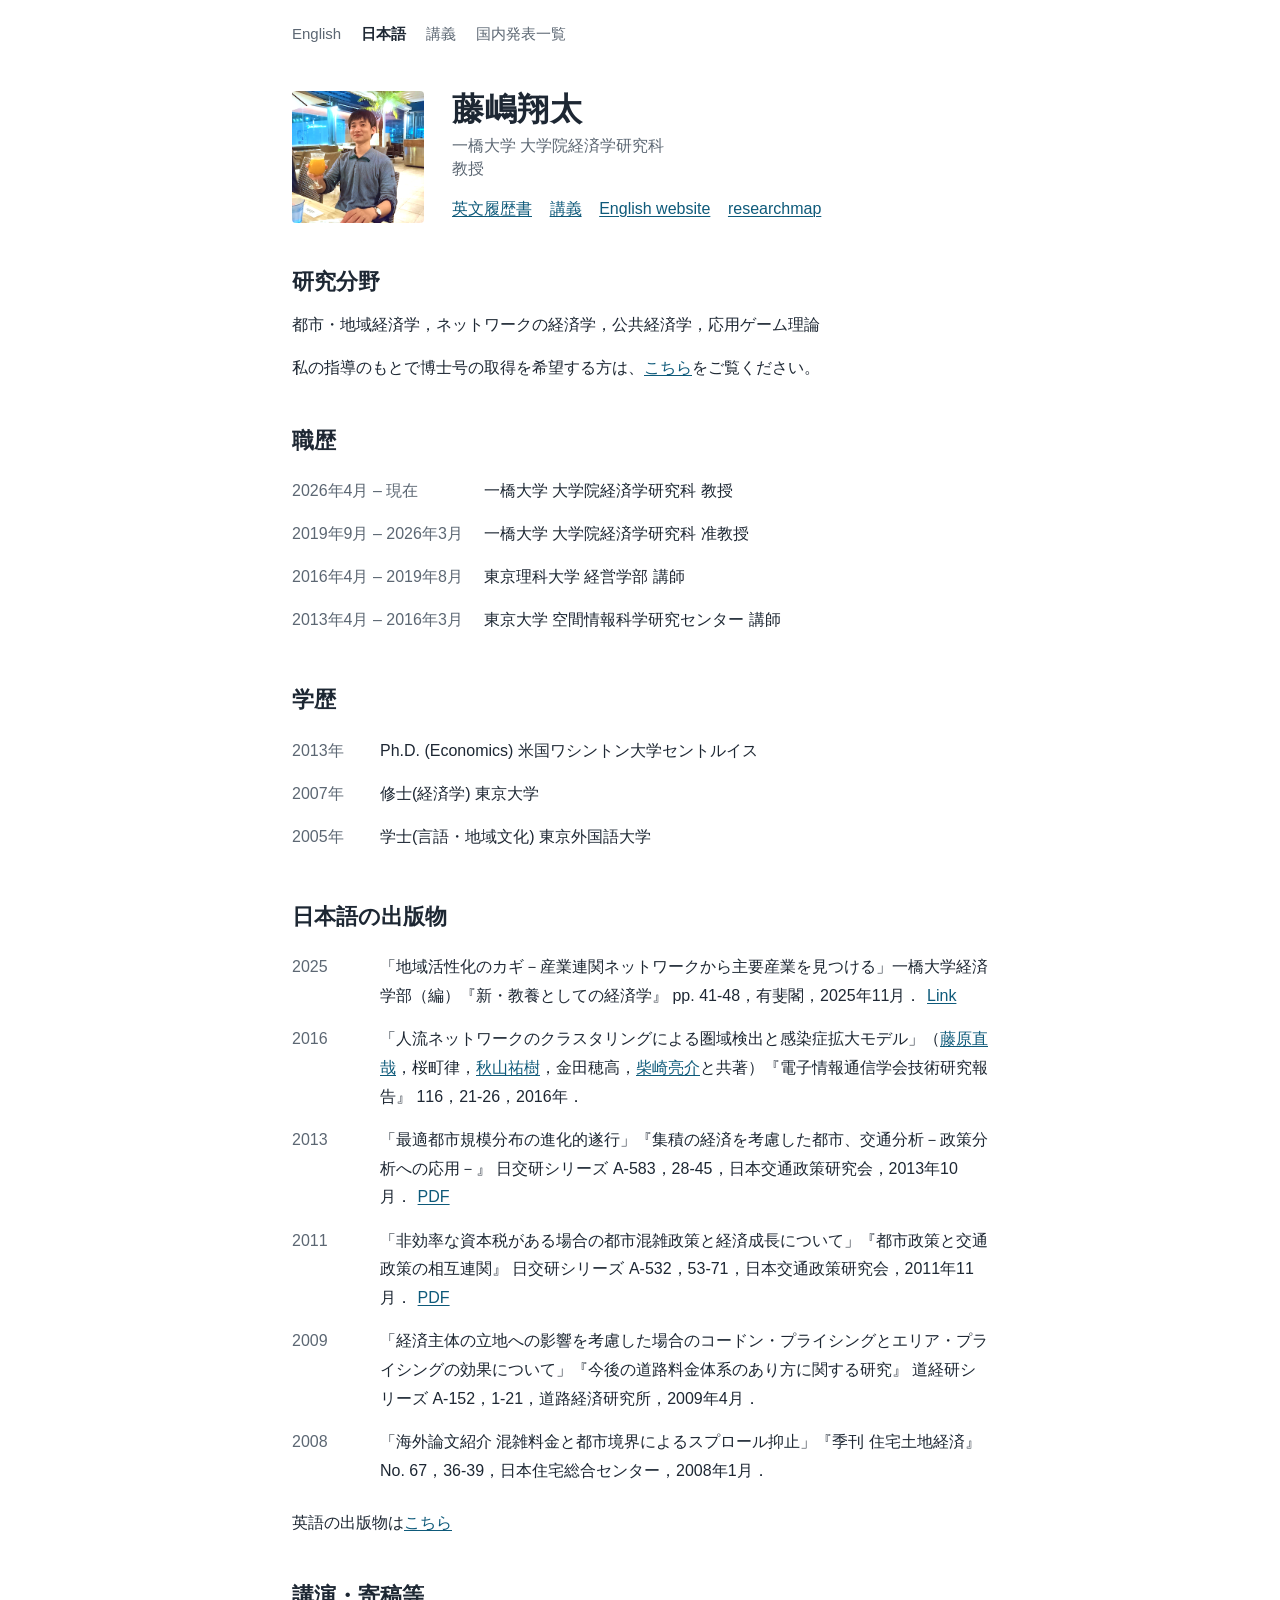
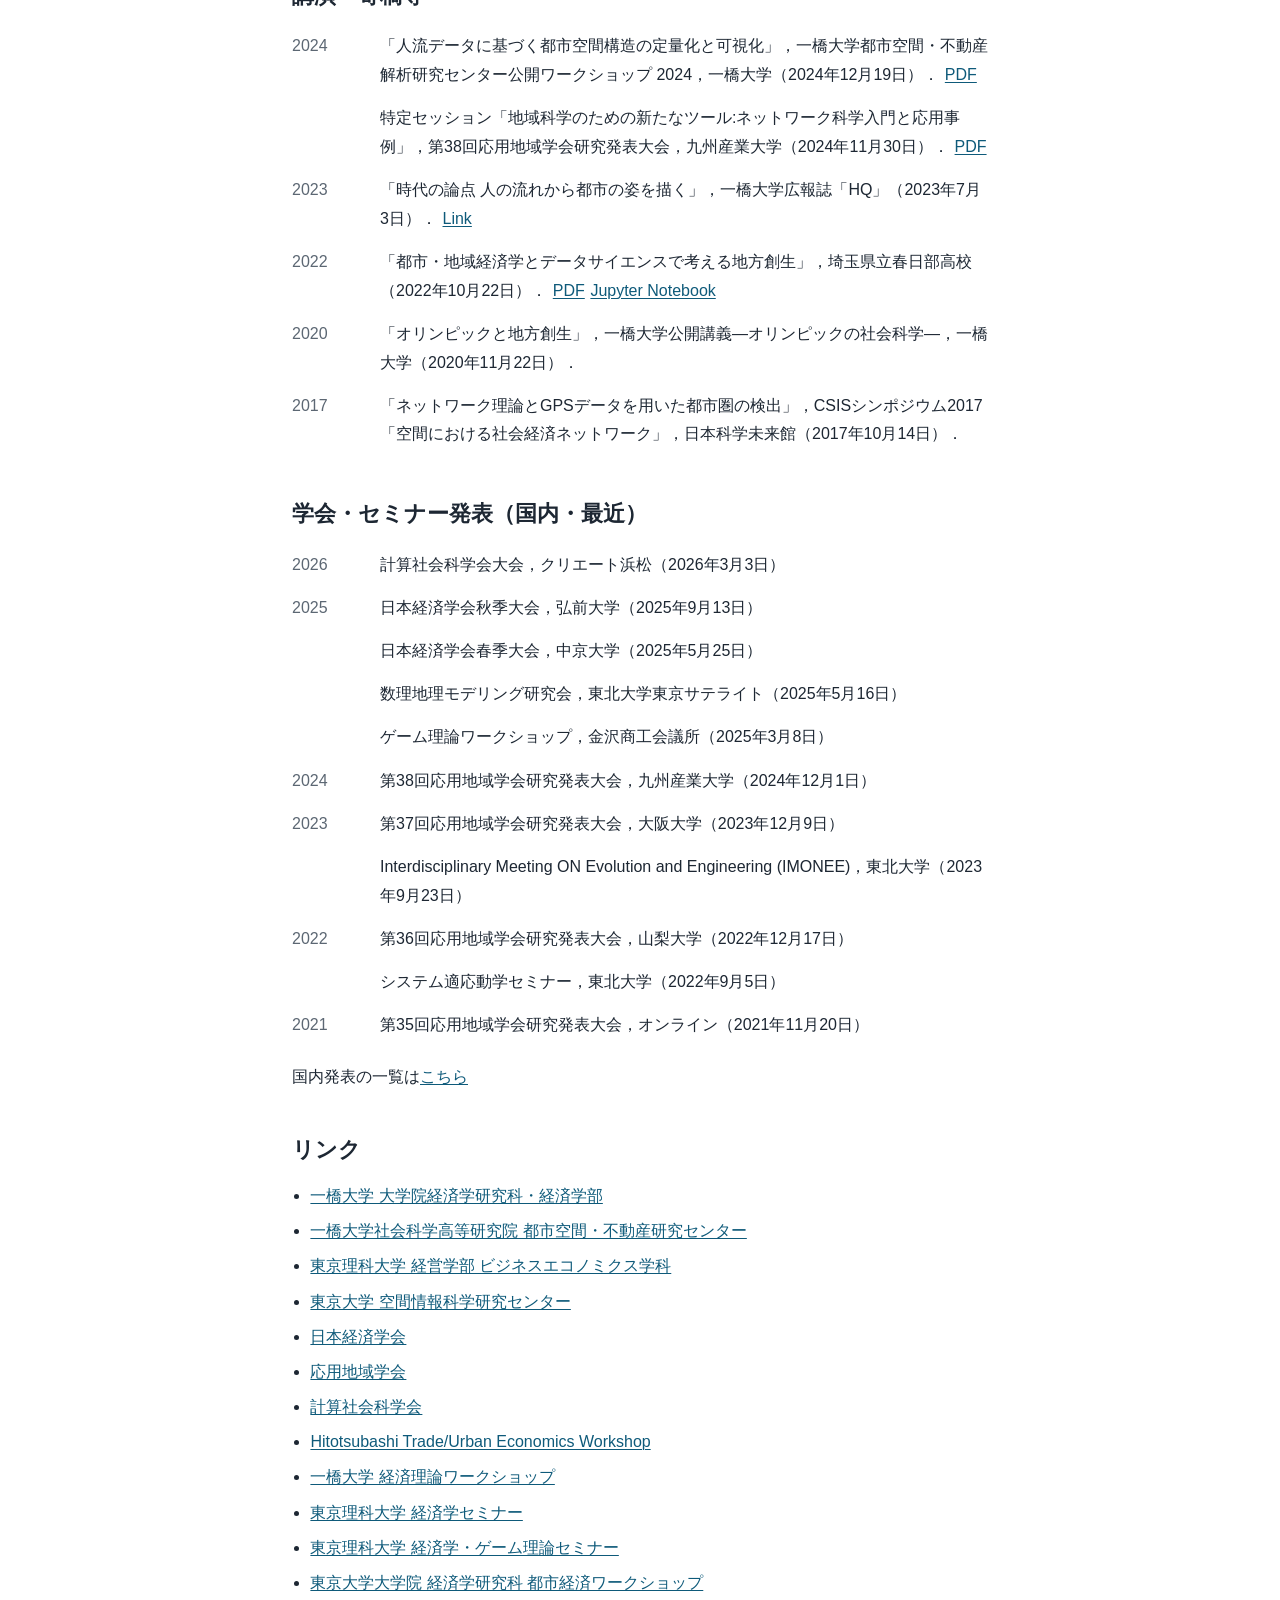
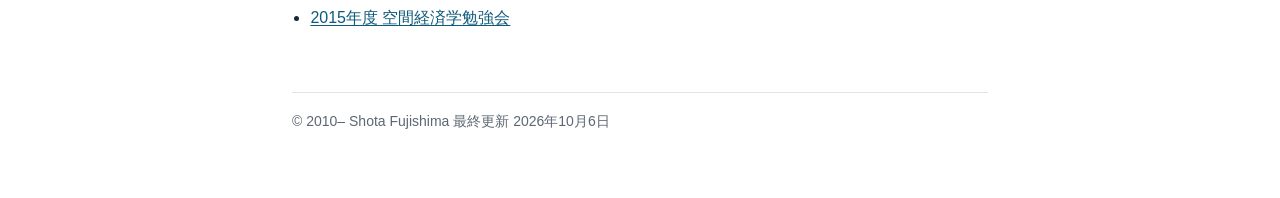
==== jp.html @ 6ab90890 "Update site 2026-10-06" ====
<!doctype html>
<html lang="ja">
<head>
<meta charset="utf-8">
<meta name="viewport" content="width=device-width, initial-scale=1">
<title>藤嶋翔太のホームページ</title>
<meta name="description" content="藤嶋 翔太（一橋大学 大学院経済学研究科 教授）のホームページ">
<link rel="stylesheet" href="style.css">
</head>
<body>
<div class="page">
<nav class="sitenav" aria-label="Pages"><a href="index.html">English</a><a href="jp.html" aria-current="page">日本語</a><a href="lectures.html">講義</a><a href="talks-japan.html">国内発表一覧</a></nav>
<main>
<header class="profile"><img src="photo.png" alt="藤嶋 翔太" width="132" height="132"><div><h1>藤嶋翔太</h1><p class="role">一橋大学 大学院経済学研究科<br>教授</p><p class="quick"><a href="vita.pdf">英文履歴書</a><a href="lectures.html">講義</a><a href="index.html">English website</a><a href="https://researchmap.jp/7000029809">researchmap</a></p></div></header>
<section><h2>研究分野</h2>
<p>都市・地域経済学，ネットワークの経済学，公共経済学，応用ゲーム理論</p>
<p>私の指導のもとで博士号の取得を希望する方は、<a href="https://sites.google.com/view/sfujishima/phd-supervision">こちら</a>をご覧ください。</p>
</section>
<section><h2>職歴</h2>
<ol class="entries wide">
<li><span class="when">2026年4月 – 現在</span><div>一橋大学 大学院経済学研究科 教授</div></li>
<li><span class="when">2019年9月 – 2026年3月</span><div>一橋大学 大学院経済学研究科 准教授</div></li>
<li><span class="when">2016年4月 – 2019年8月</span><div>東京理科大学 経営学部 講師</div></li>
<li><span class="when">2013年4月 – 2016年3月</span><div>東京大学 空間情報科学研究センター 講師</div></li>
</ol>
</section>
<section><h2>学歴</h2>
<ol class="entries">
<li><span class="when">2013年</span><div>Ph.D. (Economics) 米国ワシントン大学セントルイス</div></li>
<li><span class="when">2007年</span><div>修士(経済学) 東京大学</div></li>
<li><span class="when">2005年</span><div>学士(言語・地域文化) 東京外国語大学</div></li>
</ol>
</section>
<section id="publications"><h2>日本語の出版物</h2>
<ol class="entries">
<li><span class="when">2025</span><div>「地域活性化のカギ－産業連関ネットワークから主要産業を見つける」一橋大学経済学部（編）『新・教養としての経済学』 pp. 41-48，有斐閣，2025年11月．<a class="res" href="https://www.yuhikaku.co.jp/books/detail/9784641166516">Link</a></div></li>
<li><span class="when">2016</span><div>「人流ネットワークのクラスタリングによる圏域検出と感染症拡大モデル」（<a href="https://sites.google.com/site/nfnetz/">藤原直哉</a>，桜町律，<a href="http://akiyama-lab.jp/yuki/english.html">秋山祐樹</a>，金田穂高，<a href="http://shiba.iis.u-tokyo.ac.jp/home_en/">柴崎亮介</a>と共著）『電子情報通信学会技術研究報告』 116，21-26，2016年．</div></li>
<li><span class="when">2013</span><div>「最適都市規模分布の進化的遂行」『集積の経済を考慮した都市、交通分析－政策分析への応用－』 日交研シリーズ A-583，28-45，日本交通政策研究会，2013年10月．<a class="res" href="https://drive.google.com/open?id=1fcdvjyDsYaT72DIE9CKeiJIJqH-rYg4K">PDF</a></div></li>
<li><span class="when">2011</span><div>「非効率な資本税がある場合の都市混雑政策と経済成長について」『都市政策と交通政策の相互連関』 日交研シリーズ A-532，53-71，日本交通政策研究会，2011年11月．<a class="res" href="https://drive.google.com/open?id=1bBkAV-BeBGeFoMooRDcYb9VIu8giRGhU">PDF</a></div></li>
<li><span class="when">2009</span><div>「経済主体の立地への影響を考慮した場合のコードン・プライシングとエリア・プライシングの効果について」『今後の道路料金体系のあり方に関する研究』 道経研シリーズ A-152，1-21，道路経済研究所，2009年4月．</div></li>
<li><span class="when">2008</span><div>「海外論文紹介 混雑料金と都市境界によるスプロール抑止」『季刊 住宅土地経済』 No. 67，36-39，日本住宅総合センター，2008年1月．</div></li>
</ol>
<p style="margin-top:1rem">英語の出版物は<a href="index.html">こちら</a></p>
</section>
<section><h2>講演・寄稿等</h2>
<ol class="entries">
<li><span class="when">2024</span><div>「人流データに基づく都市空間構造の定量化と可視化」，一橋大学都市空間・不動産解析研究センター公開ワークショップ 2024，一橋大学（2024年12月19日）．<a class="res" href="https://sfujishi.skr.jp/cures-ws-2024.pdf">PDF</a></div></li>
<li><span class="when"></span><div>特定セッション「地域科学のための新たなツール:ネットワーク科学入門と応用事例」，第38回応用地域学会研究発表大会，九州産業大学（2024年11月30日）．<a class="res" href="https://sfujishi.skr.jp/special-session.pdf">PDF</a></div></li>
<li><span class="when">2023</span><div>「時代の論点 人の流れから都市の姿を描く」，一橋大学広報誌「HQ」（2023年7月3日）．<a class="res" href="https://www.hit-u.ac.jp/hq-mag/research_issues/521_20230703/">Link</a></div></li>
<li><span class="when">2022</span><div>「都市・地域経済学とデータサイエンスで考える地方創生」，埼玉県立春日部高校（2022年10月22日）．<a class="res" href="https://sfujishi.skr.jp/talk_kasukabe.pdf">PDF</a><a class="res" href="https://drive.google.com/file/d/1WGYR6-9IHAFhSyb8MH_2wmNQM0XdmggH/view?usp=sharing">Jupyter Notebook</a></div></li>
<li><span class="when">2020</span><div>「オリンピックと地方創生」，一橋大学公開講義―オリンピックの社会科学―，一橋大学（2020年11月22日）．</div></li>
<li><span class="when">2017</span><div>「ネットワーク理論とGPSデータを用いた都市圏の検出」，CSISシンポジウム2017「空間における社会経済ネットワーク」，日本科学未来館（2017年10月14日）．</div></li>
</ol>
</section>
<section><h2>学会・セミナー発表（国内・最近）</h2>
<ol class="entries">
<li><span class="when">2026</span><div>計算社会科学会大会，クリエート浜松（2026年3月3日）</div></li>
<li><span class="when">2025</span><div>日本経済学会秋季大会，弘前大学（2025年9月13日）</div></li>
<li><span class="when"></span><div>日本経済学会春季大会，中京大学（2025年5月25日）</div></li>
<li><span class="when"></span><div>数理地理モデリング研究会，東北大学東京サテライト（2025年5月16日）</div></li>
<li><span class="when"></span><div>ゲーム理論ワークショップ，金沢商工会議所（2025年3月8日）</div></li>
<li><span class="when">2024</span><div>第38回応用地域学会研究発表大会，九州産業大学（2024年12月1日）</div></li>
<li><span class="when">2023</span><div>第37回応用地域学会研究発表大会，大阪大学（2023年12月9日）</div></li>
<li><span class="when"></span><div>Interdisciplinary Meeting ON Evolution and Engineering (IMONEE)，東北大学（2023年9月23日）</div></li>
<li><span class="when">2022</span><div>第36回応用地域学会研究発表大会，山梨大学（2022年12月17日）</div></li>
<li><span class="when"></span><div>システム適応動学セミナー，東北大学（2022年9月5日）</div></li>
<li><span class="when">2021</span><div>第35回応用地域学会研究発表大会，オンライン（2021年11月20日）</div></li>
</ol>
<p style="margin-top:1rem">国内発表の一覧は<a href="talks-japan.html">こちら</a></p>
</section>
<section><h2>リンク</h2>
<ul class="plain">
  <li><a href="http://www.econ.hit-u.ac.jp/jpn/">一橋大学 大学院経済学研究科・経済学部</a></li>
  <li><a href="https://cures.hias.hit-u.ac.jp/">一橋大学社会科学高等研究院 都市空間・不動産研究センター</a></li>
  <li><a href="https://dept.tus.ac.jp/mgt/be/">東京理科大学 経営学部 ビジネスエコノミクス学科</a></li>
  <li><a href="http://www.csis.u-tokyo.ac.jp/">東京大学 空間情報科学研究センター</a></li>
  <li><a href="https://www.jeaweb.org/">日本経済学会</a></li>
  <li><a href="https://arsc.org/">応用地域学会</a></li>
  <li><a href="https://css-japan.com/">計算社会科学会</a></li>
  <li><a href="https://sites.google.com/view/hitotsubashi-trade-urban-econ/">Hitotsubashi Trade/Urban Economics Workshop</a></li>
  <li><a href="http://www1.econ.hit-u.ac.jp/riron/hpWS/schedule-cur.htm">一橋大学 経済理論ワークショップ</a></li>
  <li><a href="https://sites.google.com/view/tus-econ-seminar/">東京理科大学 経済学セミナー</a></li>
  <li><a href="https://sites.google.com/view/tus-gametheory/">東京理科大学 経済学・ゲーム理論セミナー</a></li>
  <li><a href="http://www.cirje.e.u-tokyo.ac.jp/research/workshops/urban/urban.html">東京大学大学院 経済学研究科 都市経済ワークショップ</a></li>
  <li><a href="http://www.oyama.e.u-tokyo.ac.jp/spatial15/">2015年度 空間経済学勉強会</a></li>
</ul>
</section>
</main>
<footer>© 2010– Shota Fujishima 最終更新 2026年10月6日</footer>
</div>
</body>
</html>
---- style.css ----
/* サイト全体の見た目。色と文字はここで変えられます。 */
:root {
  --paper: #ffffff;
  --ink: #1d2733;
  --muted: #5c6773;
  --rule: #dfe4e8;
  --accent: #0e5a7a;
  --gutter: 4.5rem;          /* 年を置く左の列の幅 */
}
@media (prefers-color-scheme: dark) {
  :root {
    --paper: #14191f;
    --ink: #e4e8ec;
    --muted: #9aa5b1;
    --rule: #2c3540;
    --accent: #7cc4e0;
  }
}

* { box-sizing: border-box; }
html { -webkit-text-size-adjust: 100%; }
body {
  margin: 0;
  background: var(--paper);
  color: var(--ink);
  font-size: 1.0625rem;
  line-height: 1.62;
}
html[lang="en"] body {
  font-family: Charter, "Bitstream Charter", "Sitka Text", Cambria, Georgia, serif;
}
html[lang="ja"] body {
  font-family: "Hiragino Sans", "Hiragino Kaku Gothic ProN", "Yu Gothic Medium",
    "Yu Gothic", "Noto Sans JP", Meiryo, sans-serif;
  font-size: 1rem;
  line-height: 1.8;
}

.page { max-width: 46rem; margin: 0 auto; padding: 0 1.25rem 4rem; }

a { color: var(--accent); text-decoration-thickness: 1px; text-underline-offset: 0.15em; }
a:hover { text-decoration-thickness: 2px; }
a:focus-visible { outline: 2px solid var(--accent); outline-offset: 2px; border-radius: 2px; }

/* ---- 上部のページ切り替え ---- */
.sitenav { display: flex; flex-wrap: wrap; gap: 0.25rem 1.25rem; padding: 1.25rem 0 0; font-size: 0.9375rem; }
.sitenav a { text-decoration: none; color: var(--muted); }
.sitenav a:hover { color: var(--accent); text-decoration: underline; }
.sitenav a[aria-current="page"] { color: var(--ink); font-weight: 600; }

/* ---- 名前と所属 ---- */
.profile { display: flex; gap: 1.75rem; align-items: center; margin: 2.75rem 0 2.5rem; }
.profile img { width: 8.25rem; height: 8.25rem; object-fit: cover; border-radius: 4px; flex: none; }
.profile h1 { margin: 0 0 0.4rem; font-size: 2.25rem; line-height: 1.15; font-weight: 600; letter-spacing: -0.01em; }
html[lang="ja"] .profile h1 { font-size: 2rem; letter-spacing: 0.02em; }
.profile .role { margin: 0; color: var(--muted); line-height: 1.45; }
.profile .quick { margin: 0.9rem 0 0; display: flex; flex-wrap: wrap; gap: 0.2rem 1.1rem; }

/* ---- 見出し ---- */
h2 { margin: 2.75rem 0 0.9rem; font-size: 1.375rem; line-height: 1.3; font-weight: 600; }
h1 { margin: 2.5rem 0 1rem; font-size: 1.75rem; line-height: 1.25; font-weight: 600; }
h3 { margin: 1.75rem 0 0.5rem; font-size: 1.0625rem; font-weight: 600; }
p { margin: 0 0 0.9rem; }
.lead { color: var(--muted); }

/* ---- 年つきの一覧(論文・発表など) ---- */
.entries { list-style: none; margin: 0; padding: 0; }
.entries > li { display: grid; grid-template-columns: var(--gutter) 1fr; column-gap: 1rem; padding: 0.45rem 0; }
.entries .when { color: var(--muted); font-variant-numeric: tabular-nums; }
.entries.wide { --gutter: 11rem; }
.sub { margin: 0.25rem 0 0; font-size: 0.9375rem; color: var(--muted); }
.sub a { margin-right: 0.9rem; }
.res { white-space: nowrap; margin-left: 0.35rem; }

/* ---- ふつうの箇条書き ---- */
.plain { margin: 0; padding-left: 1.15rem; }
.plain li { padding: 0.2rem 0; }

footer { margin-top: 3.5rem; padding-top: 1rem; border-top: 1px solid var(--rule); color: var(--muted); font-size: 0.875rem; }

@media (max-width: 34rem) {
  .profile { flex-direction: column; align-items: flex-start; gap: 1rem; margin-top: 2rem; }
  .profile h1 { font-size: 1.875rem; }
  .entries > li, .entries.wide > li { grid-template-columns: 1fr; }
  .entries .when:empty { display: none; }
  .entries .when { font-size: 0.875rem; }
}
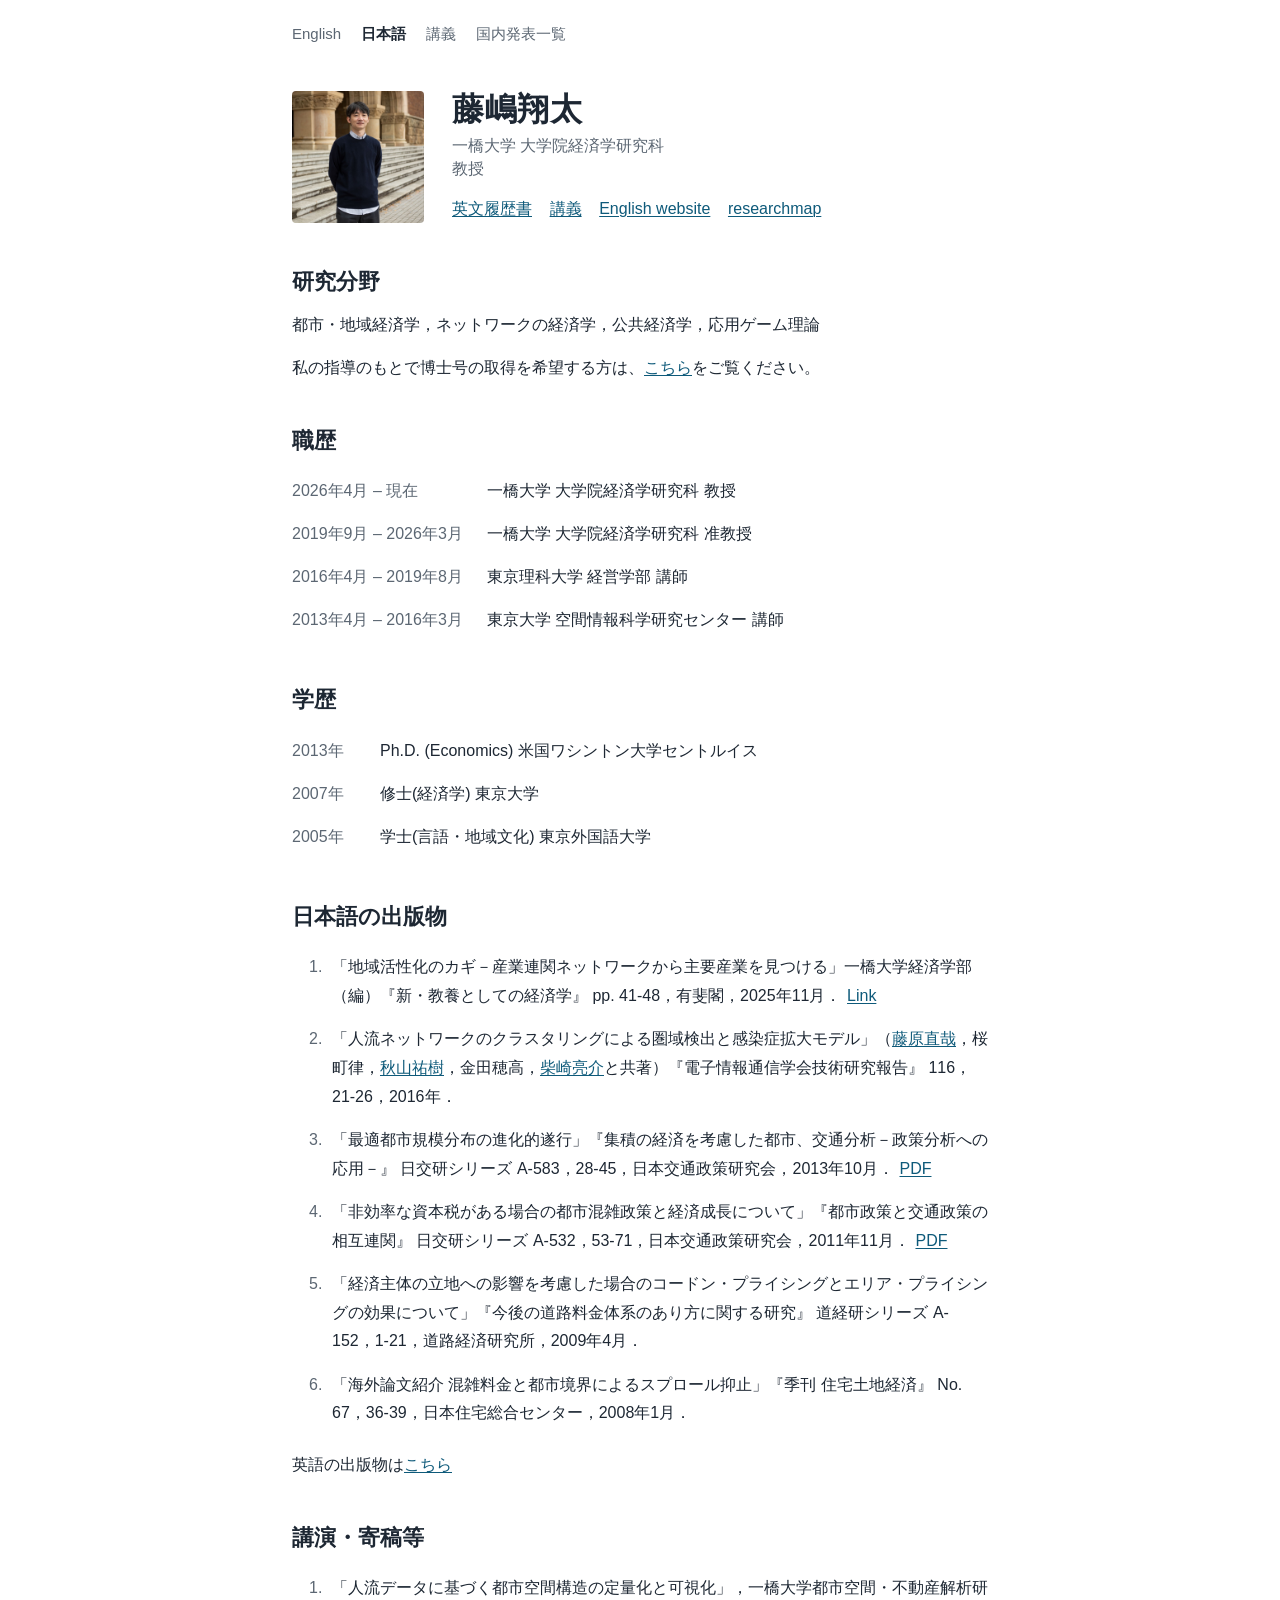
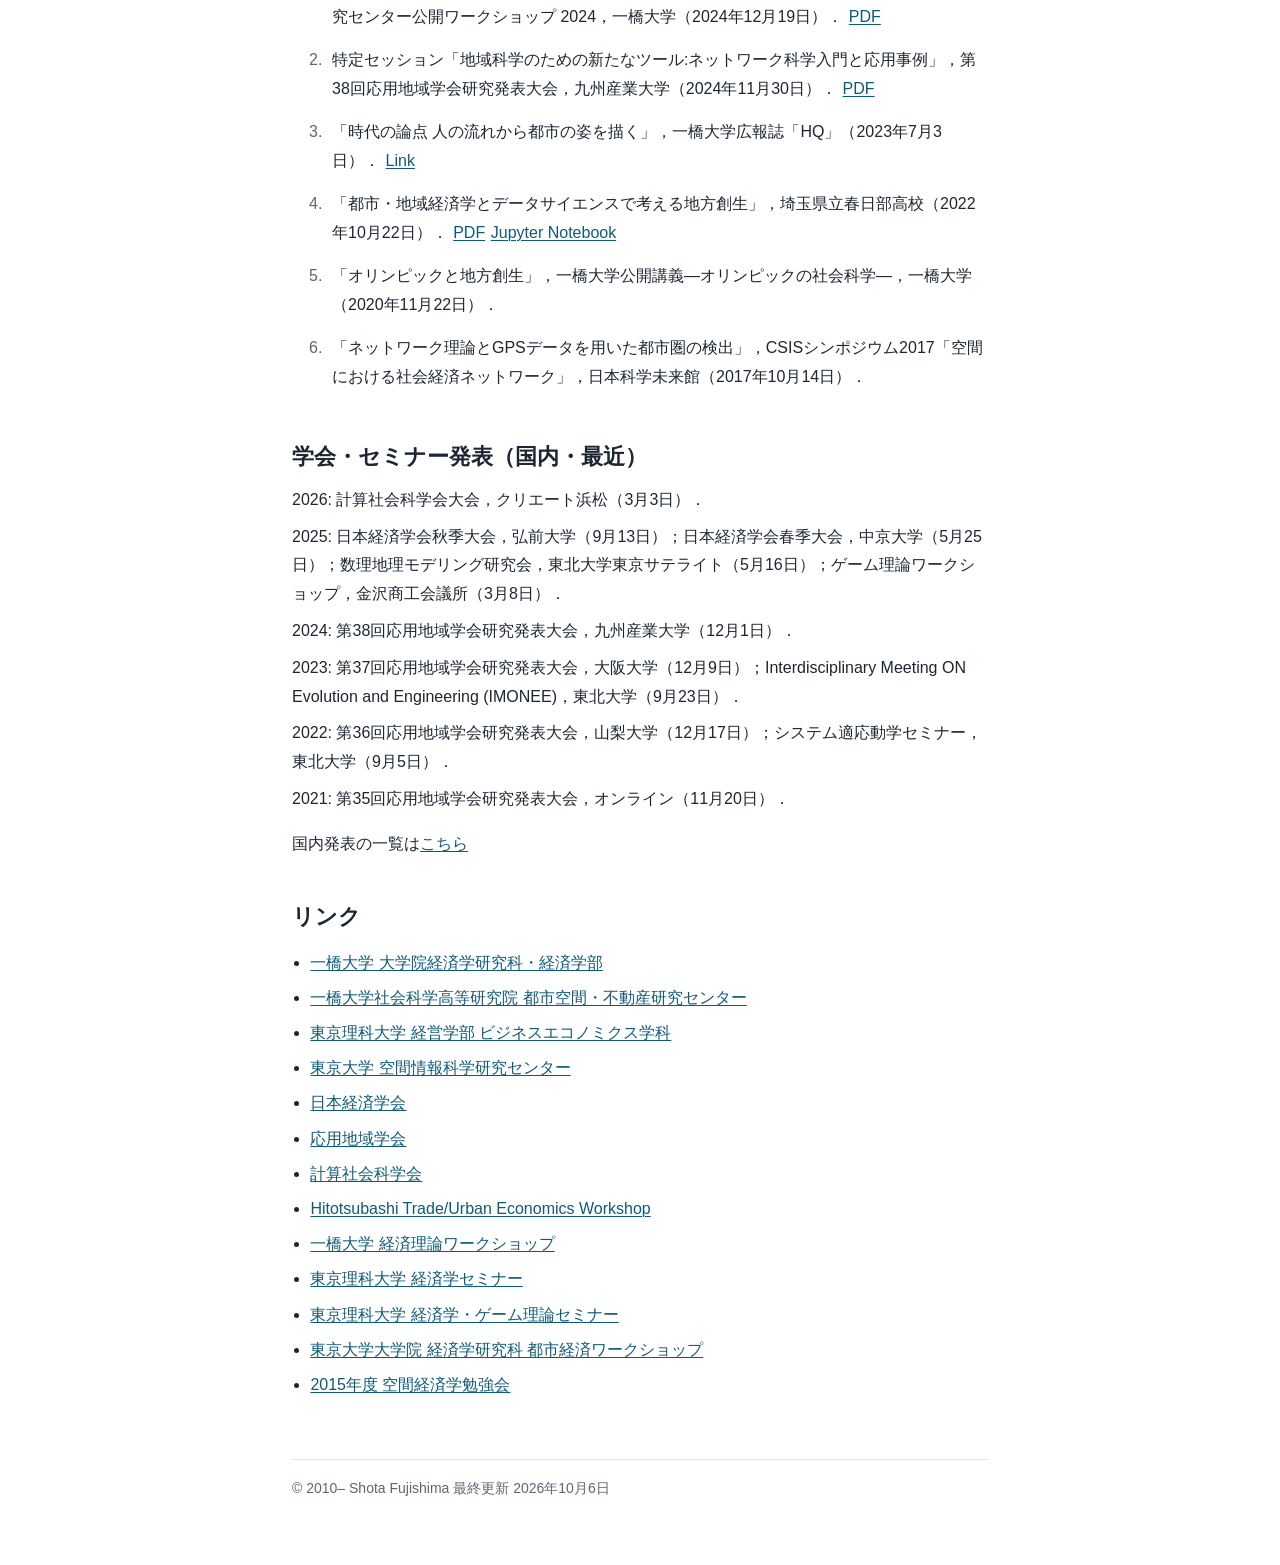
==== commit ddb7f1bd: "Update site 2026-10-06" ====
--- a/jp.html
+++ b/jp.html
@@ -9,7 +9,7 @@
 </head>
 <body>
 <div class="page">
-<nav class="sitenav" aria-label="Pages"><a href="index.html">English</a><a href="jp.html" aria-current="page">日本語</a><a href="lectures.html">講義</a><a href="talks-japan.html">国内発表一覧</a></nav>
+<nav class="sitenav" aria-label="ページ"><a href="index.html">English</a><a href="jp.html" aria-current="page">日本語</a><a href="lectures.html">講義</a><a href="talks-japan.html">国内発表一覧</a></nav>
 <main>
 <header class="profile"><img src="photo.png" alt="藤嶋 翔太" width="132" height="132"><div><h1>藤嶋翔太</h1><p class="role">一橋大学 大学院経済学研究科<br>教授</p><p class="quick"><a href="vita.pdf">英文履歴書</a><a href="lectures.html">講義</a><a href="index.html">English website</a><a href="https://researchmap.jp/7000029809">researchmap</a></p></div></header>
 <section><h2>研究分野</h2>
@@ -32,40 +32,33 @@
 </ol>
 </section>
 <section id="publications"><h2>日本語の出版物</h2>
-<ol class="entries">
-<li><span class="when">2025</span><div>「地域活性化のカギ－産業連関ネットワークから主要産業を見つける」一橋大学経済学部（編）『新・教養としての経済学』 pp. 41-48，有斐閣，2025年11月．<a class="res" href="https://www.yuhikaku.co.jp/books/detail/9784641166516">Link</a></div></li>
-<li><span class="when">2016</span><div>「人流ネットワークのクラスタリングによる圏域検出と感染症拡大モデル」（<a href="https://sites.google.com/site/nfnetz/">藤原直哉</a>，桜町律，<a href="http://akiyama-lab.jp/yuki/english.html">秋山祐樹</a>，金田穂高，<a href="http://shiba.iis.u-tokyo.ac.jp/home_en/">柴崎亮介</a>と共著）『電子情報通信学会技術研究報告』 116，21-26，2016年．</div></li>
-<li><span class="when">2013</span><div>「最適都市規模分布の進化的遂行」『集積の経済を考慮した都市、交通分析－政策分析への応用－』 日交研シリーズ A-583，28-45，日本交通政策研究会，2013年10月．<a class="res" href="https://drive.google.com/open?id=1fcdvjyDsYaT72DIE9CKeiJIJqH-rYg4K">PDF</a></div></li>
-<li><span class="when">2011</span><div>「非効率な資本税がある場合の都市混雑政策と経済成長について」『都市政策と交通政策の相互連関』 日交研シリーズ A-532，53-71，日本交通政策研究会，2011年11月．<a class="res" href="https://drive.google.com/open?id=1bBkAV-BeBGeFoMooRDcYb9VIu8giRGhU">PDF</a></div></li>
-<li><span class="when">2009</span><div>「経済主体の立地への影響を考慮した場合のコードン・プライシングとエリア・プライシングの効果について」『今後の道路料金体系のあり方に関する研究』 道経研シリーズ A-152，1-21，道路経済研究所，2009年4月．</div></li>
-<li><span class="when">2008</span><div>「海外論文紹介 混雑料金と都市境界によるスプロール抑止」『季刊 住宅土地経済』 No. 67，36-39，日本住宅総合センター，2008年1月．</div></li>
+<ol class="entries num">
+<li><span class="when">1.</span><div>「地域活性化のカギ－産業連関ネットワークから主要産業を見つける」一橋大学経済学部（編）『新・教養としての経済学』 pp. 41-48，有斐閣，2025年11月．<a class="res" href="https://www.yuhikaku.co.jp/books/detail/9784641166516">Link</a></div></li>
+<li><span class="when">2.</span><div>「人流ネットワークのクラスタリングによる圏域検出と感染症拡大モデル」（<a href="https://sites.google.com/site/nfnetz/">藤原直哉</a>，桜町律，<a href="http://akiyama-lab.jp/yuki/english.html">秋山祐樹</a>，金田穂高，<a href="http://shiba.iis.u-tokyo.ac.jp/home_en/">柴崎亮介</a>と共著）『電子情報通信学会技術研究報告』 116，21-26，2016年．</div></li>
+<li><span class="when">3.</span><div>「最適都市規模分布の進化的遂行」『集積の経済を考慮した都市、交通分析－政策分析への応用－』 日交研シリーズ A-583，28-45，日本交通政策研究会，2013年10月．<a class="res" href="https://drive.google.com/open?id=1fcdvjyDsYaT72DIE9CKeiJIJqH-rYg4K">PDF</a></div></li>
+<li><span class="when">4.</span><div>「非効率な資本税がある場合の都市混雑政策と経済成長について」『都市政策と交通政策の相互連関』 日交研シリーズ A-532，53-71，日本交通政策研究会，2011年11月．<a class="res" href="https://drive.google.com/open?id=1bBkAV-BeBGeFoMooRDcYb9VIu8giRGhU">PDF</a></div></li>
+<li><span class="when">5.</span><div>「経済主体の立地への影響を考慮した場合のコードン・プライシングとエリア・プライシングの効果について」『今後の道路料金体系のあり方に関する研究』 道経研シリーズ A-152，1-21，道路経済研究所，2009年4月．</div></li>
+<li><span class="when">6.</span><div>「海外論文紹介 混雑料金と都市境界によるスプロール抑止」『季刊 住宅土地経済』 No. 67，36-39，日本住宅総合センター，2008年1月．</div></li>
 </ol>
 <p style="margin-top:1rem">英語の出版物は<a href="index.html">こちら</a></p>
 </section>
 <section><h2>講演・寄稿等</h2>
-<ol class="entries">
-<li><span class="when">2024</span><div>「人流データに基づく都市空間構造の定量化と可視化」，一橋大学都市空間・不動産解析研究センター公開ワークショップ 2024，一橋大学（2024年12月19日）．<a class="res" href="https://sfujishi.skr.jp/cures-ws-2024.pdf">PDF</a></div></li>
-<li><span class="when"></span><div>特定セッション「地域科学のための新たなツール:ネットワーク科学入門と応用事例」，第38回応用地域学会研究発表大会，九州産業大学（2024年11月30日）．<a class="res" href="https://sfujishi.skr.jp/special-session.pdf">PDF</a></div></li>
-<li><span class="when">2023</span><div>「時代の論点 人の流れから都市の姿を描く」，一橋大学広報誌「HQ」（2023年7月3日）．<a class="res" href="https://www.hit-u.ac.jp/hq-mag/research_issues/521_20230703/">Link</a></div></li>
-<li><span class="when">2022</span><div>「都市・地域経済学とデータサイエンスで考える地方創生」，埼玉県立春日部高校（2022年10月22日）．<a class="res" href="https://sfujishi.skr.jp/talk_kasukabe.pdf">PDF</a><a class="res" href="https://drive.google.com/file/d/1WGYR6-9IHAFhSyb8MH_2wmNQM0XdmggH/view?usp=sharing">Jupyter Notebook</a></div></li>
-<li><span class="when">2020</span><div>「オリンピックと地方創生」，一橋大学公開講義―オリンピックの社会科学―，一橋大学（2020年11月22日）．</div></li>
-<li><span class="when">2017</span><div>「ネットワーク理論とGPSデータを用いた都市圏の検出」，CSISシンポジウム2017「空間における社会経済ネットワーク」，日本科学未来館（2017年10月14日）．</div></li>
+<ol class="entries num">
+<li><span class="when">1.</span><div>「人流データに基づく都市空間構造の定量化と可視化」，一橋大学都市空間・不動産解析研究センター公開ワークショップ 2024，一橋大学（2024年12月19日）．<a class="res" href="https://sfujishi.skr.jp/cures-ws-2024.pdf">PDF</a></div></li>
+<li><span class="when">2.</span><div>特定セッション「地域科学のための新たなツール:ネットワーク科学入門と応用事例」，第38回応用地域学会研究発表大会，九州産業大学（2024年11月30日）．<a class="res" href="https://sfujishi.skr.jp/special-session.pdf">PDF</a></div></li>
+<li><span class="when">3.</span><div>「時代の論点 人の流れから都市の姿を描く」，一橋大学広報誌「HQ」（2023年7月3日）．<a class="res" href="https://www.hit-u.ac.jp/hq-mag/research_issues/521_20230703/">Link</a></div></li>
+<li><span class="when">4.</span><div>「都市・地域経済学とデータサイエンスで考える地方創生」，埼玉県立春日部高校（2022年10月22日）．<a class="res" href="https://sfujishi.skr.jp/talk_kasukabe.pdf">PDF</a><a class="res" href="https://drive.google.com/file/d/1WGYR6-9IHAFhSyb8MH_2wmNQM0XdmggH/view?usp=sharing">Jupyter Notebook</a></div></li>
+<li><span class="when">5.</span><div>「オリンピックと地方創生」，一橋大学公開講義―オリンピックの社会科学―，一橋大学（2020年11月22日）．</div></li>
+<li><span class="when">6.</span><div>「ネットワーク理論とGPSデータを用いた都市圏の検出」，CSISシンポジウム2017「空間における社会経済ネットワーク」，日本科学未来館（2017年10月14日）．</div></li>
 </ol>
 </section>
 <section><h2>学会・セミナー発表（国内・最近）</h2>
-<ol class="entries">
-<li><span class="when">2026</span><div>計算社会科学会大会，クリエート浜松（2026年3月3日）</div></li>
-<li><span class="when">2025</span><div>日本経済学会秋季大会，弘前大学（2025年9月13日）</div></li>
-<li><span class="when"></span><div>日本経済学会春季大会，中京大学（2025年5月25日）</div></li>
-<li><span class="when"></span><div>数理地理モデリング研究会，東北大学東京サテライト（2025年5月16日）</div></li>
-<li><span class="when"></span><div>ゲーム理論ワークショップ，金沢商工会議所（2025年3月8日）</div></li>
-<li><span class="when">2024</span><div>第38回応用地域学会研究発表大会，九州産業大学（2024年12月1日）</div></li>
-<li><span class="when">2023</span><div>第37回応用地域学会研究発表大会，大阪大学（2023年12月9日）</div></li>
-<li><span class="when"></span><div>Interdisciplinary Meeting ON Evolution and Engineering (IMONEE)，東北大学（2023年9月23日）</div></li>
-<li><span class="when">2022</span><div>第36回応用地域学会研究発表大会，山梨大学（2022年12月17日）</div></li>
-<li><span class="when"></span><div>システム適応動学セミナー，東北大学（2022年9月5日）</div></li>
-<li><span class="when">2021</span><div>第35回応用地域学会研究発表大会，オンライン（2021年11月20日）</div></li>
-</ol>
+<p class="yearline">2026: 計算社会科学会大会，クリエート浜松（3月3日）．</p>
+<p class="yearline">2025: 日本経済学会秋季大会，弘前大学（9月13日）；日本経済学会春季大会，中京大学（5月25日）；数理地理モデリング研究会，東北大学東京サテライト（5月16日）；ゲーム理論ワークショップ，金沢商工会議所（3月8日）．</p>
+<p class="yearline">2024: 第38回応用地域学会研究発表大会，九州産業大学（12月1日）．</p>
+<p class="yearline">2023: 第37回応用地域学会研究発表大会，大阪大学（12月9日）；Interdisciplinary Meeting ON Evolution and Engineering (IMONEE)，東北大学（9月23日）．</p>
+<p class="yearline">2022: 第36回応用地域学会研究発表大会，山梨大学（12月17日）；システム適応動学セミナー，東北大学（9月5日）．</p>
+<p class="yearline">2021: 第35回応用地域学会研究発表大会，オンライン（11月20日）．</p>
 <p style="margin-top:1rem">国内発表の一覧は<a href="talks-japan.html">こちら</a></p>
 </section>
 <section><h2>リンク</h2>
--- a/style.css
+++ b/style.css
@@ -67,10 +67,20 @@
 .entries { list-style: none; margin: 0; padding: 0; }
 .entries > li { display: grid; grid-template-columns: var(--gutter) 1fr; column-gap: 1rem; padding: 0.45rem 0; }
 .entries .when { color: var(--muted); font-variant-numeric: tabular-nums; }
-.entries.wide { --gutter: 11rem; }
+/* 期間つきの一覧(職歴)。左の列の幅は、いちばん長い期間に自動で合わせる */
+.entries.wide { display: grid; grid-template-columns: max-content 1fr; column-gap: 1.5rem; }
+.entries.wide > li { display: contents; }
+.entries.wide > li > * { padding: 0.45rem 0; }
+.entries.wide .when { white-space: nowrap; }
+.entries.num { --gutter: 1.9rem; }          /* 通し番号つきの一覧 */
+.entries.num > li { column-gap: 0.6rem; }
+.entries.num .when { text-align: right; }
 .sub { margin: 0.25rem 0 0; font-size: 0.9375rem; color: var(--muted); }
 .sub a { margin-right: 0.9rem; }
 .res { white-space: nowrap; margin-left: 0.35rem; }
+
+/* ---- 年ごとに1行にまとめた一覧(国内発表) ---- */
+.yearline { margin: 0 0 0.5rem; }
 
 /* ---- ふつうの箇条書き ---- */
 .plain { margin: 0; padding-left: 1.15rem; }
@@ -83,5 +93,10 @@
   .profile h1 { font-size: 1.875rem; }
   .entries > li, .entries.wide > li { grid-template-columns: 1fr; }
   .entries .when:empty { display: none; }
+  .entries.wide { grid-template-columns: 1fr; }
+  .entries.wide > li > .when { padding-bottom: 0; }
+  .entries.wide > li > div { padding-top: 0; }
   .entries .when { font-size: 0.875rem; }
+  .entries.num > li { grid-template-columns: var(--gutter) 1fr; }
+  .entries.num .when { font-size: inherit; }
 }
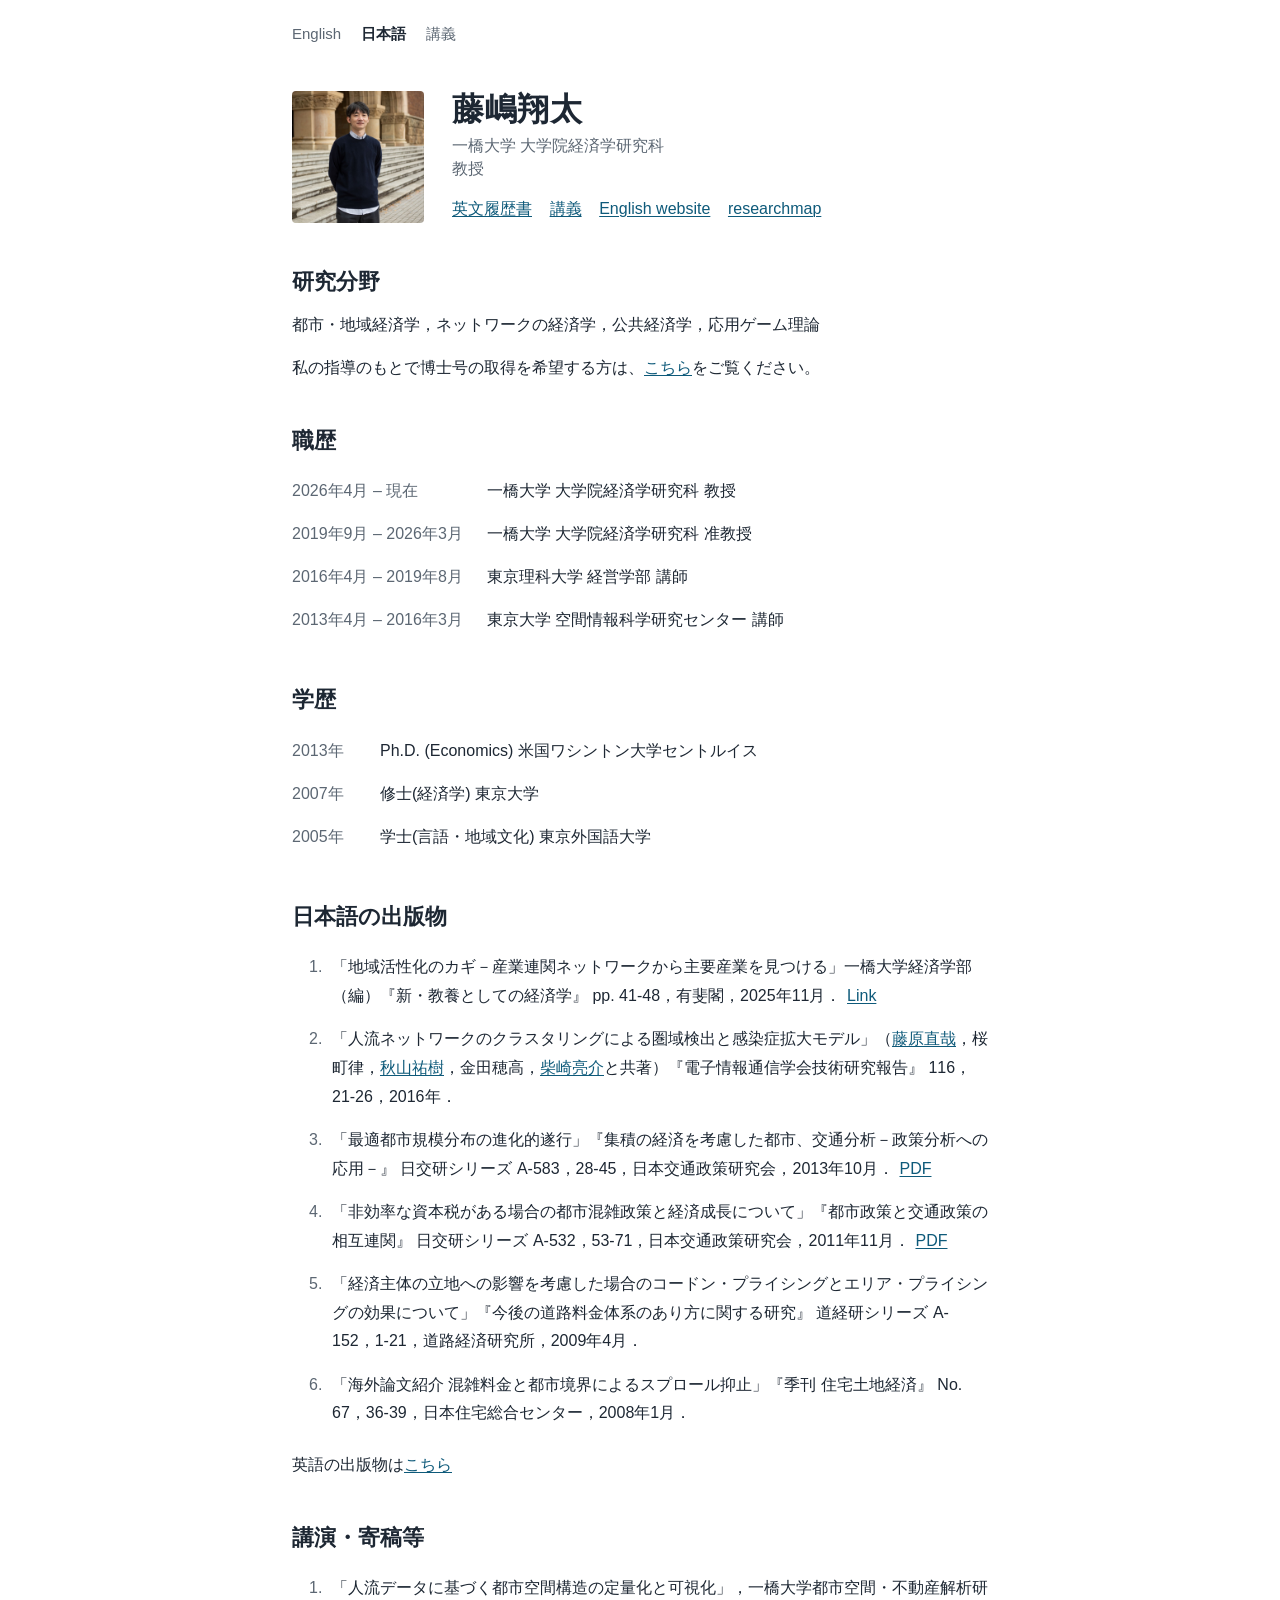
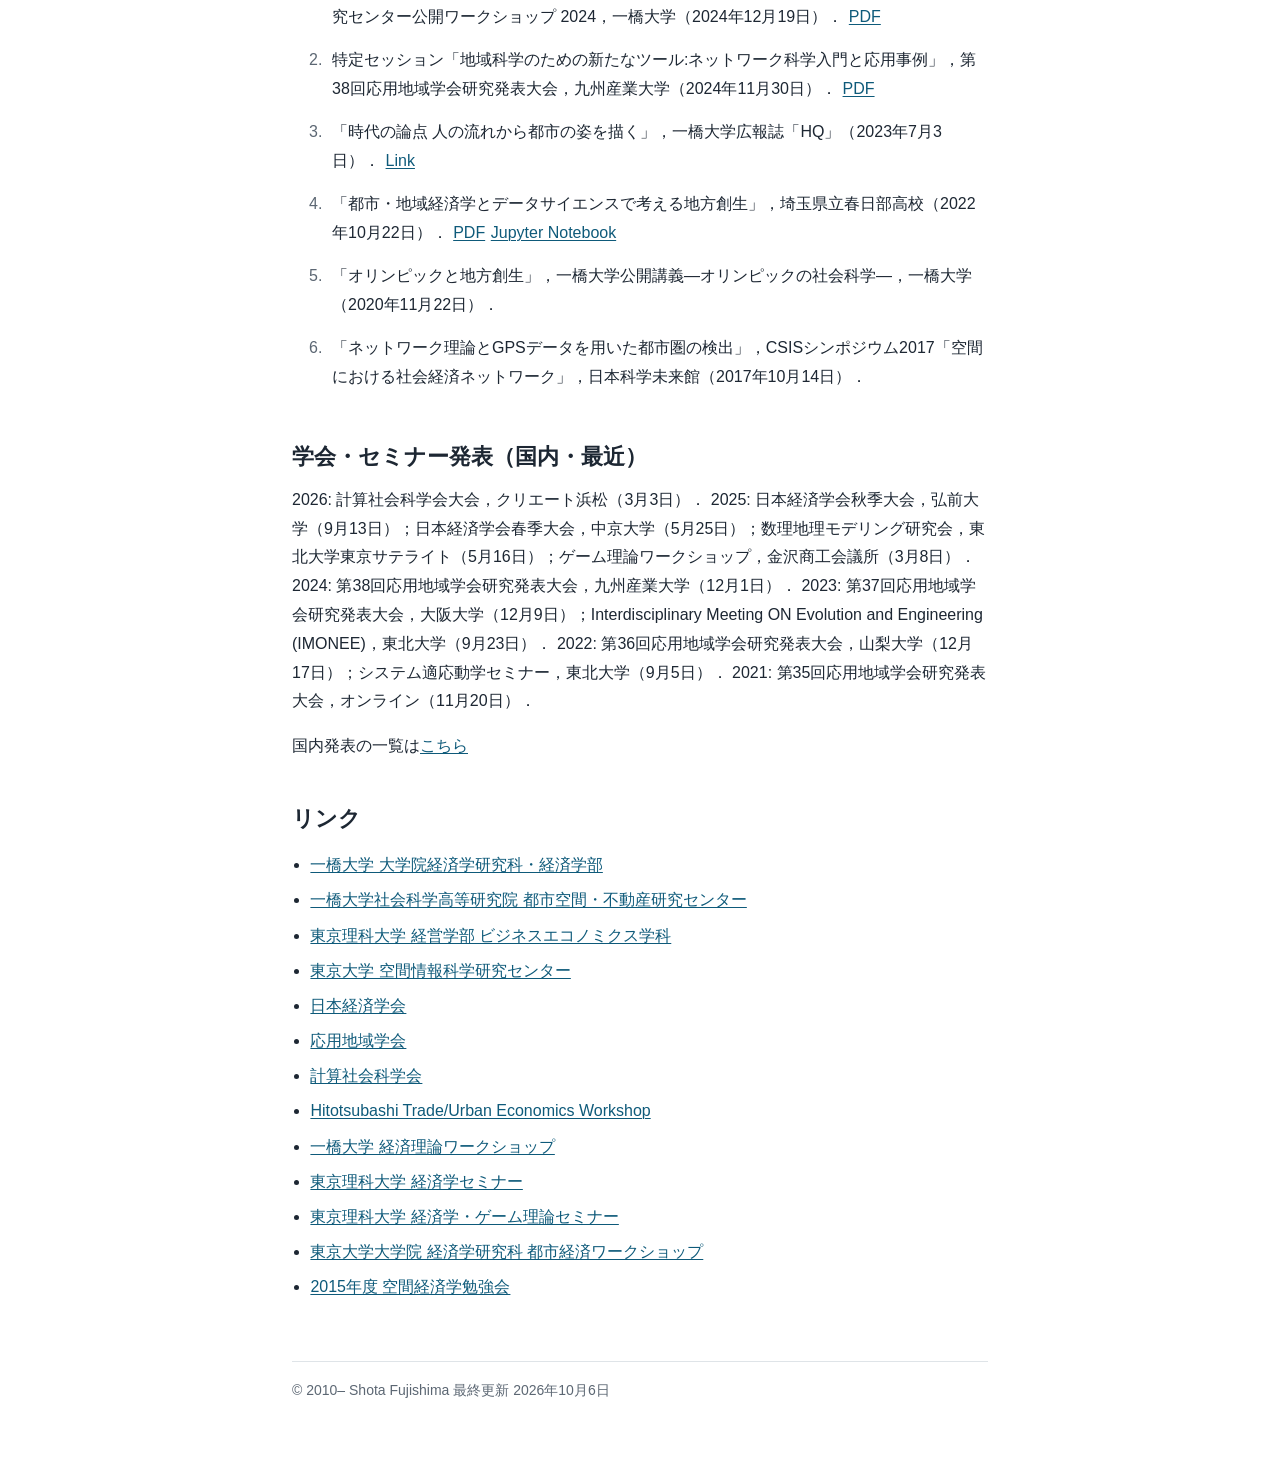
==== commit 342f1ecc: "Update site 2026-10-06" ====
--- a/jp.html
+++ b/jp.html
@@ -9,7 +9,7 @@
 </head>
 <body>
 <div class="page">
-<nav class="sitenav" aria-label="ページ"><a href="index.html">English</a><a href="jp.html" aria-current="page">日本語</a><a href="lectures.html">講義</a><a href="talks-japan.html">国内発表一覧</a></nav>
+<nav class="sitenav" aria-label="ページ"><a href="index.html">English</a><a href="jp.html" aria-current="page">日本語</a><a href="lectures.html">講義</a></nav>
 <main>
 <header class="profile"><img src="photo.png" alt="藤嶋 翔太" width="132" height="132"><div><h1>藤嶋翔太</h1><p class="role">一橋大学 大学院経済学研究科<br>教授</p><p class="quick"><a href="vita.pdf">英文履歴書</a><a href="lectures.html">講義</a><a href="index.html">English website</a><a href="https://researchmap.jp/7000029809">researchmap</a></p></div></header>
 <section><h2>研究分野</h2>
@@ -53,12 +53,7 @@
 </ol>
 </section>
 <section><h2>学会・セミナー発表（国内・最近）</h2>
-<p class="yearline">2026: 計算社会科学会大会，クリエート浜松（3月3日）．</p>
-<p class="yearline">2025: 日本経済学会秋季大会，弘前大学（9月13日）；日本経済学会春季大会，中京大学（5月25日）；数理地理モデリング研究会，東北大学東京サテライト（5月16日）；ゲーム理論ワークショップ，金沢商工会議所（3月8日）．</p>
-<p class="yearline">2024: 第38回応用地域学会研究発表大会，九州産業大学（12月1日）．</p>
-<p class="yearline">2023: 第37回応用地域学会研究発表大会，大阪大学（12月9日）；Interdisciplinary Meeting ON Evolution and Engineering (IMONEE)，東北大学（9月23日）．</p>
-<p class="yearline">2022: 第36回応用地域学会研究発表大会，山梨大学（12月17日）；システム適応動学セミナー，東北大学（9月5日）．</p>
-<p class="yearline">2021: 第35回応用地域学会研究発表大会，オンライン（11月20日）．</p>
+<p>2026: 計算社会科学会大会，クリエート浜松（3月3日）． 2025: 日本経済学会秋季大会，弘前大学（9月13日）；日本経済学会春季大会，中京大学（5月25日）；数理地理モデリング研究会，東北大学東京サテライト（5月16日）；ゲーム理論ワークショップ，金沢商工会議所（3月8日）． 2024: 第38回応用地域学会研究発表大会，九州産業大学（12月1日）． 2023: 第37回応用地域学会研究発表大会，大阪大学（12月9日）；Interdisciplinary Meeting ON Evolution and Engineering (IMONEE)，東北大学（9月23日）． 2022: 第36回応用地域学会研究発表大会，山梨大学（12月17日）；システム適応動学セミナー，東北大学（9月5日）． 2021: 第35回応用地域学会研究発表大会，オンライン（11月20日）．</p>
 <p style="margin-top:1rem">国内発表の一覧は<a href="talks-japan.html">こちら</a></p>
 </section>
 <section><h2>リンク</h2>
--- a/style.css
+++ b/style.css
@@ -79,9 +79,6 @@
 .sub a { margin-right: 0.9rem; }
 .res { white-space: nowrap; margin-left: 0.35rem; }
 
-/* ---- 年ごとに1行にまとめた一覧(国内発表) ---- */
-.yearline { margin: 0 0 0.5rem; }
-
 /* ---- ふつうの箇条書き ---- */
 .plain { margin: 0; padding-left: 1.15rem; }
 .plain li { padding: 0.2rem 0; }
